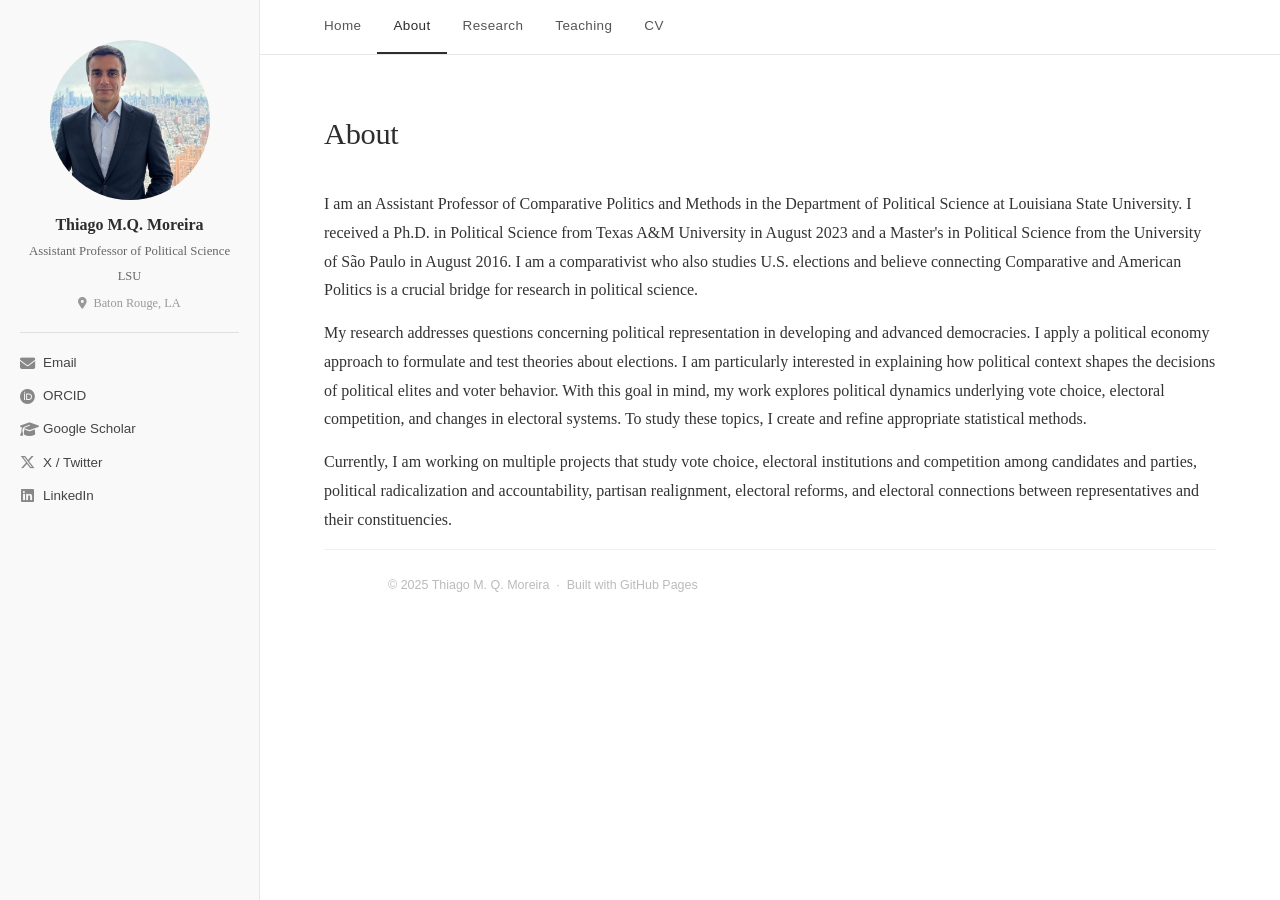
==== about.html @ 81af98ee "Publicação inicial do site" ====
<!DOCTYPE html>
<html lang="en">
<head>
  <meta charset="UTF-8" />
  <meta name="viewport" content="width=device-width, initial-scale=1.0" />
  <title>About — Thiago M. Q. Moreira</title>
  <link rel="stylesheet" href="style.css" />
  <link rel="stylesheet" href="https://cdnjs.cloudflare.com/ajax/libs/font-awesome/6.5.0/css/all.min.css" />
</head>
<body>

  <aside class="sidebar">
    <div class="sidebar-inner">
      <img src="foto2.png" alt="Thiago M. Q. Moreira" class="profile-photo" />
      <h1 class="sidebar-name">Thiago M.Q. Moreira</h1>
      <p class="sidebar-title">Assistant Professor of Political Science</p>
      <p class="sidebar-institution">LSU</p>
      <p class="sidebar-location"><i class="fa-solid fa-location-dot"></i> Baton Rouge, LA</p>
      <hr class="sidebar-divider" />
      <ul class="social-links">
        <li><a href="mailto:tmoreira@lsu.edu"><i class="fa-solid fa-envelope"></i> Email</a></li>
        <li><a href="https://orcid.org/0000-0002-3891-572X" target="_blank"><i class="fa-brands fa-orcid"></i> ORCID</a></li>
        <li><a href="https://scholar.google.com/citations?user=PfaVkHgAAAAJ&hl=pt-BR" target="_blank"><i class="fa-solid fa-graduation-cap"></i> Google Scholar</a></li>
        <li><a href="https://x.com/ThiagoMQM" target="_blank"><i class="fa-brands fa-x-twitter"></i> X / Twitter</a></li>
        <li><a href="https://linkedin.com/in/thiago-m-q-moreira-6786b3133/" target="_blank"><i class="fa-brands fa-linkedin"></i> LinkedIn</a></li>
      </ul>
    </div>
  </aside>

  <main class="main-content">
    <nav class="topnav">
      <a href="index.html">Home</a>
      <a href="about.html" class="active">About</a>
      <a href="research.html">Research</a>
      <a href="teaching.html">Teaching</a>
      <a href="cv.html">CV</a>
    </nav>

    <div class="page-body">
      <h2 class="page-title">About</h2>

      <p>
       I am an Assistant Professor of Comparative Politics and Methods in the Department of Political Science 
       at Louisiana State University.
       I received a Ph.D. in Political Science from Texas A&M University in August 2023 and a Master's in Political Science 
       from the University of São Paulo in August 2016. 
       I am a comparativist who also studies U.S. elections and believe connecting Comparative and American Politics is 
       a crucial bridge for research in political science.
      </p>
      <p>
      My research addresses questions concerning political representation in developing and advanced democracies. 
      I apply a political economy approach to formulate and test theories about elections. 
      I am particularly interested in explaining how political context shapes the decisions of political elites and voter behavior. 
      With this goal in mind, my work explores political dynamics underlying vote choice, electoral competition, and 
      changes in electoral systems. To study these topics, I create and refine appropriate statistical methods. 
      </p>

      <p>
       Currently, I am working on multiple projects that study vote choice, electoral institutions and competition among candidates 
       and parties, political radicalization and accountability, partisan realignment, electoral reforms, and electoral connections 
       between representatives and their constituencies. 
      </p>

    
    <footer class="site-footer">
      &copy; 2025 Thiago M. Q. Moreira &nbsp;&middot;&nbsp; Built with GitHub Pages
    </footer>
  </main>

</body>
</html>
---- style.css ----
/* ════════════════════════════════════════════
   RESET & BASE
════════════════════════════════════════════ */
*, *::before, *::after {
  box-sizing: border-box;
  margin: 0;
  padding: 0;
}

html { scroll-behavior: smooth; }

body {
  font-family: 'Georgia', serif;
  font-size: 16px;
  line-height: 1.8;
  color: #2d2d2d;
  background: #ffffff;
  display: flex;
  min-height: 100vh;
}

a {
  color: #5b7fa6;
  text-decoration: none;
}
a:hover { text-decoration: underline; }

/* ════════════════════════════════════════════
   SIDEBAR
════════════════════════════════════════════ */
.sidebar {
  width: 260px;
  min-width: 260px;
  background: #f9f9f9;
  border-right: 1px solid #e8e8e8;
  position: fixed;
  top: 0;
  left: 0;
  height: 100vh;
  overflow-y: auto;
}

.sidebar-inner {
  padding: 40px 20px;
  display: flex;
  flex-direction: column;
  align-items: center;
  text-align: center;
}

.profile-photo {
  width: 160px;
  height: 160px;
  border-radius: 50%;
  object-fit: cover;
  border: none; /*2px solid #ccc;*/
  margin-bottom: 14px;
  background: #e8e8e8;
}

.sidebar-name {
  font-size: 1rem;
  font-weight: bold;
  color: #2d2d2d;
  margin-bottom: 4px;
  line-height: 1.4;
}

.sidebar-title {
  font-size: 0.8rem;
  color: #666;
  margin-bottom: 2px;
}

.sidebar-institution {
  font-size: 0.78rem;
  color: #666;
  margin-bottom: 4px;
}

.sidebar-location {
  font-size: 0.77rem;
  color: #999;
}

.sidebar-location i { margin-right: 3px; font-size: 0.72rem; }

.sidebar-divider {
  border: none;
  border-top: 1px solid #e0e0e0;
  width: 100%;
  margin: 18px 0;
}

.social-links {
  list-style: none;
  width: 100%;
  text-align: left;
}

.social-links li { margin-bottom: 9px; }

.social-links a {
  font-family: 'Arial', sans-serif;
  font-size: 0.84rem;
  color: #444;
  display: flex;
  align-items: center;
  gap: 8px;
  transition: color 0.2s;
}

.social-links a:hover {
  color: #5b7fa6;
  text-decoration: none;
}

.social-links i {
  width: 15px;
  text-align: center;
  font-size: 0.95rem;
  color: #888;
}

/* ════════════════════════════════════════════
   TOP NAV
════════════════════════════════════════════ */
.topnav {
  position: sticky;
  top: 0;
  background: #ffffff;
  border-bottom: 1px solid #e8e8e8;
  z-index: 50;
  display: flex;
  align-items: center;
  padding: 0 48px;
  gap: 0;
}

.topnav a {
  font-family: 'Arial', sans-serif;
  font-size: 0.84rem;
  color: #555;
  letter-spacing: 0.4px;
  padding: 14px 16px;
  display: block;
  border-bottom: 2px solid transparent;
  transition: color 0.2s, border-color 0.2s;
  text-decoration: none;
}

.topnav a:hover,
.topnav a.active {
  color: #2d2d2d;
  border-bottom-color: #2d2d2d;
}

/* ════════════════════════════════════════════
   MAIN CONTENT
════════════════════════════════════════════ */
.main-content {
  margin-left: 260px;
  width: calc(100% - 260px);
  flex: 1;
  display: flex;
  flex-direction: column;
}

.page-body {
  padding: 52px 64px;
  max-width: 1100px;
}

/* ════════════════════════════════════════════
   TYPOGRAPHY
════════════════════════════════════════════ */
.page-title {
  font-size: 1.9rem;
  color: #2d2d2d;
  font-weight: normal;
  margin-bottom: 28px;
  letter-spacing: -0.3px;
}

.section-heading {
  font-family: 'Arial', sans-serif;
  font-size: 0.78rem;
  text-transform: uppercase;
  letter-spacing: 1.2px;
  color: #999;
  margin-top: 36px;
  margin-bottom: 14px;
  padding-bottom: 6px;
  border-bottom: 1px solid #e8e8e8;
}

.page-body p {
  margin-bottom: 14px;
  color: #333;
}

.light { color: #777; font-size: 0.9rem; }

/* ════════════════════════════════════════════
   HOME
════════════════════════════════════════════ */
.banner-wrapper {
  position: relative;
  display: block;
  width: 100%;
  max-width: 100%;
  overflow: hidden;
  margin-bottom: 36px;
}

.banner-caption {
  position: absolute;
  bottom: 10px;
  left: 50%;
  transform: translateX(-50%);
  background: rgba(0, 0, 0, 0.6);
  color: white;
  font-family: 'Arial', sans-serif;
  font-size: 0.78rem;
  padding: 4px 14px;
  border-radius: 3px;
  white-space: nowrap;
  opacity: 0;
  transition: opacity 0.2s;
  pointer-events: none;
}

.banner-wrapper:hover .banner-caption {
  opacity: 1;
}

.banner-img {
  width: 100%;
  max-width: 100%;
  max-height: 320px;
  object-fit: contain;
  background: #ffffff;
  border-radius: 4px;
  display: block;
}

/* ════════════════════════════════════════════
   PUBLICATIONS
════════════════════════════════════════════ */
.pub-list {
  list-style: none;
  padding: 0;
}

.pub-item {
  padding: 14px 0;
  border-bottom: 1px solid #f0f0f0;
  font-size: 0.95rem;
  line-height: 1.65;
}

.pub-item:last-child { border-bottom: none; }

.pub-title {
  color: #2d2d2d;
}

.pub-meta {
  color: #555;
  font-size: 0.9rem;
  margin-top: 2px;
}

.pub-links {
  display: flex;
  gap: 10px;
  flex-wrap: wrap;
  margin-top: 5px;
}

.pub-links a {
  font-family: 'Arial', sans-serif;
  font-size: 0.78rem;
  color: #5b7fa6;
  border: 1px solid #c5d5e8;
  padding: 2px 9px;
  border-radius: 3px;
  transition: background 0.15s;
}

.pub-links a:hover {
  background: #edf2f8;
  text-decoration: none;
}

/* ════════════════════════════════════════════
   EDUCATION
════════════════════════════════════════════ */
.edu-list {
  list-style: none;
  padding: 0;
}

.edu-list li {
  padding: 10px 0;
  border-bottom: 1px solid #f0f0f0;
  font-size: 0.95rem;
}

.edu-list li:last-child { border-bottom: none; }

/* ════════════════════════════════════════════
   COURSES
════════════════════════════════════════════ */
.course-list {
  list-style: none;
  padding: 0;
}

.course-item {
  padding: 12px 0;
  /*border-bottom: 1px solid #f0f0f0;*/
  font-size: 0.95rem;
  line-height: 1.2;
}

.course-item:last-child { border-bottom: none; }

/* ════════════════════════════════════════════
   CV BUTTON
════════════════════════════════════════════ */
.btn-download {
  display: inline-flex;
  align-items: center;
  gap: 9px;
  margin-top: 18px;
  background: #2d2d2d;
  color: #fff;
  font-family: 'Arial', sans-serif;
  font-size: 0.9rem;
  padding: 10px 22px;
  border-radius: 3px;
  text-decoration: none;
  transition: background 0.2s;
}

.btn-download:hover {
  background: #444;
  text-decoration: none;
}

/* ════════════════════════════════════════════
   FOOTER
════════════════════════════════════════════ */
.site-footer {
  padding: 24px 64px;
  font-family: 'Arial', sans-serif;
  font-size: 0.78rem;
  color: #bbb;
  border-top: 1px solid #f0f0f0;
  margin-top: auto;
}

/* ════════════════════════════════════════════
   RESPONSIVE
════════════════════════════════════════════ */
@media (max-width: 720px) {
  body { flex-direction: column; }
  .sidebar {
    position: relative;
    width: 100%;
    height: auto;
    border-right: none;
    border-bottom: 1px solid #e8e8e8;
  }
  .main-content { margin-left: 0; }
  .topnav { padding: 0 16px; flex-wrap: wrap; }
  .page-body { padding: 32px 24px; }
  .site-footer { padding: 20px 24px; }
}
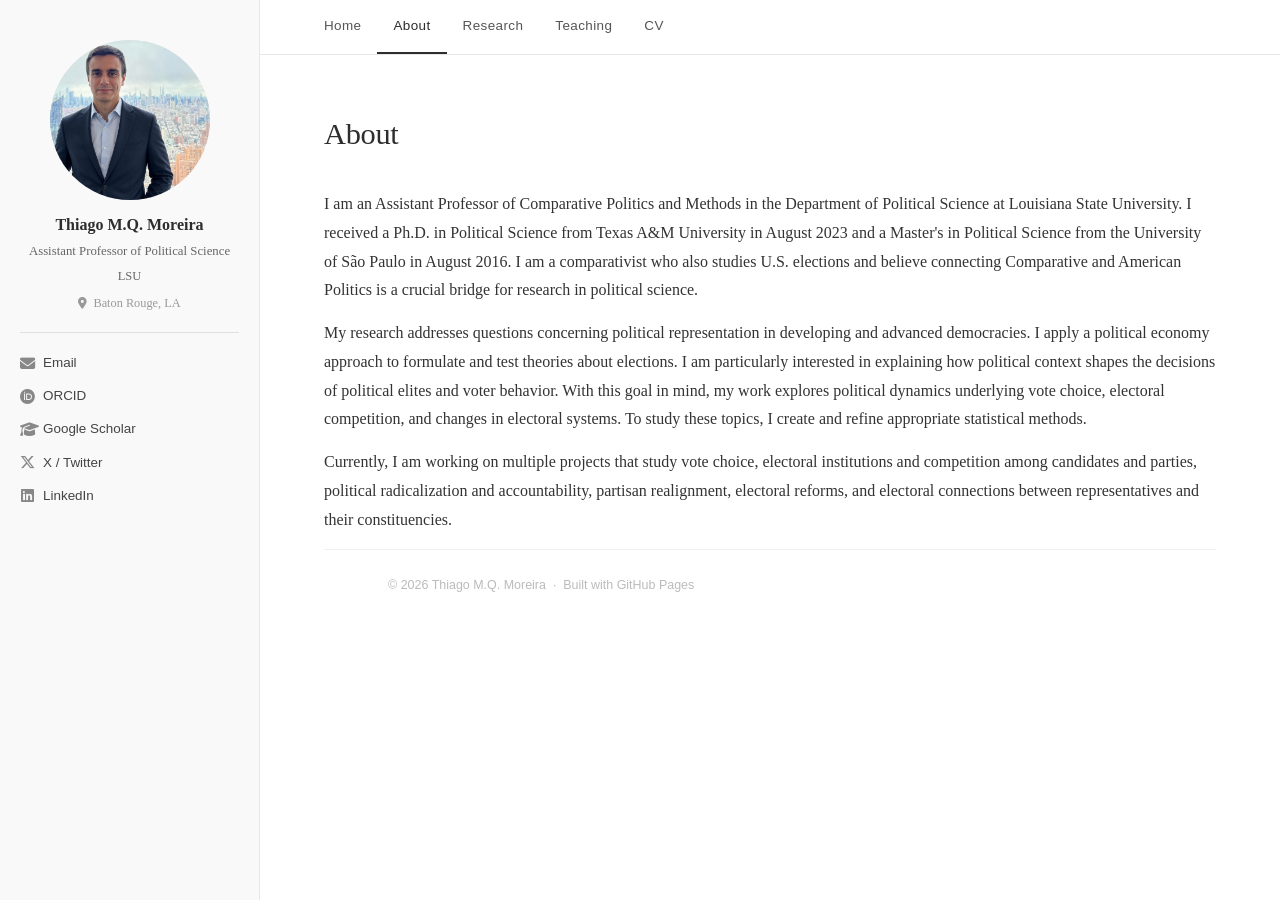
==== commit bdc2c593: "updates" ====
--- a/about.html
+++ b/about.html
@@ -63,7 +63,7 @@
 
     
     <footer class="site-footer">
-      &copy; 2025 Thiago M. Q. Moreira &nbsp;&middot;&nbsp; Built with GitHub Pages
+      &copy; 2026 Thiago M.Q. Moreira &nbsp;&middot;&nbsp; Built with GitHub Pages
     </footer>
   </main>
 
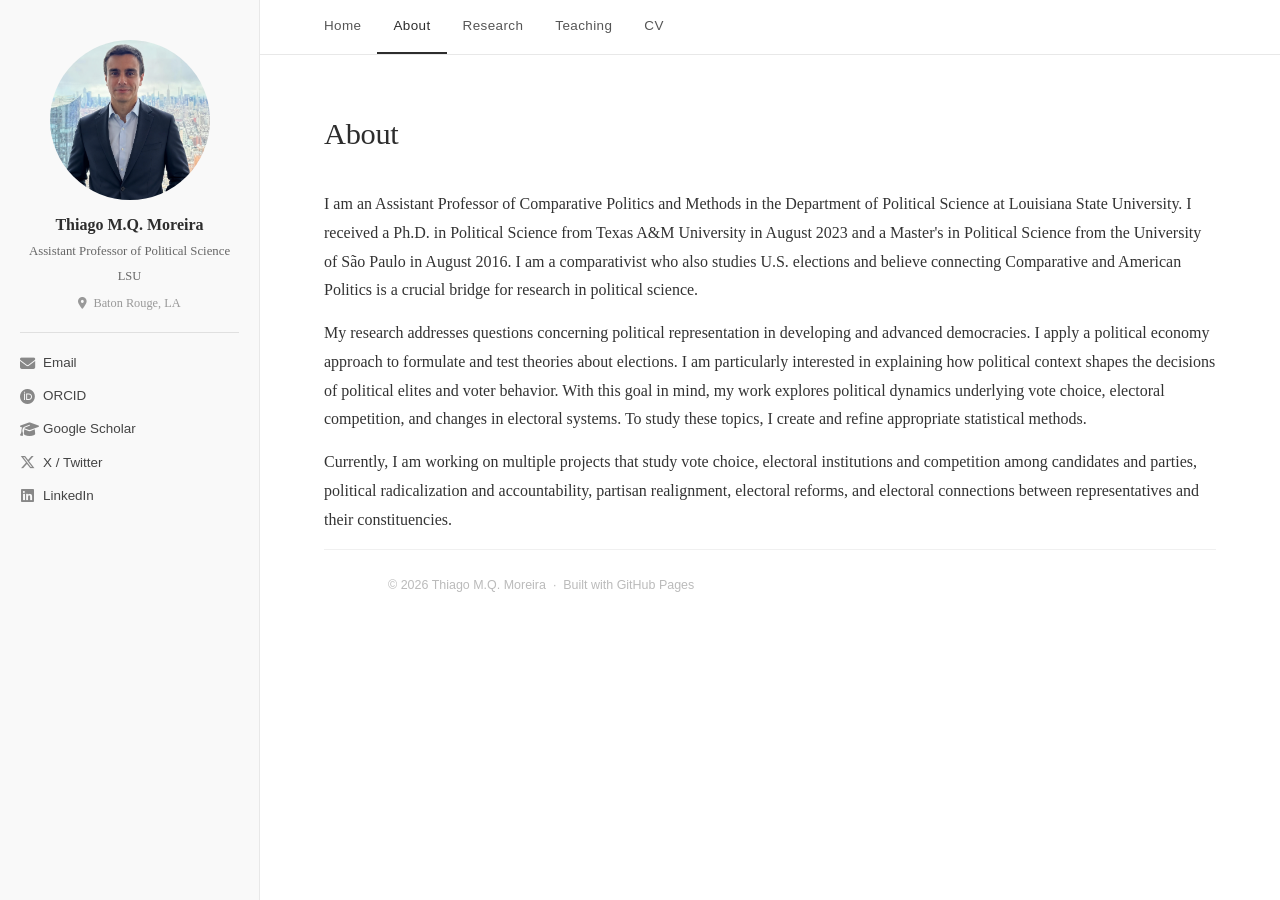
==== commit 7f259b7f: "Google Analytics" ====
--- a/about.html
+++ b/about.html
@@ -6,6 +6,16 @@
   <title>About — Thiago M. Q. Moreira</title>
   <link rel="stylesheet" href="style.css" />
   <link rel="stylesheet" href="https://cdnjs.cloudflare.com/ajax/libs/font-awesome/6.5.0/css/all.min.css" />
+
+  <!-- Google tag (gtag.js) -->
+<script async src="https://www.googletagmanager.com/gtag/js?id=G-JVZRSJXB43"></script>
+<script>
+  window.dataLayer = window.dataLayer || [];
+  function gtag(){dataLayer.push(arguments);}
+  gtag('js', new Date());
+
+  gtag('config', 'G-JVZRSJXB43');
+</script>
 </head>
 <body>
 
--- a/style.css
+++ b/style.css
@@ -364,7 +364,7 @@
 /* ════════════════════════════════════════════
    RESPONSIVE
 ════════════════════════════════════════════ */
-@media (max-width: 720px) {
+@media (max-width: 900px) {
   body { flex-direction: column; }
   .sidebar {
     position: relative;
@@ -373,7 +373,10 @@
     border-right: none;
     border-bottom: 1px solid #e8e8e8;
   }
-  .main-content { margin-left: 0; }
+  .main-content {
+    margin-left: 0;
+    width: 100%;  /* adicione esta linha */
+  }
   .topnav { padding: 0 16px; flex-wrap: wrap; }
   .page-body { padding: 32px 24px; }
   .site-footer { padding: 20px 24px; }
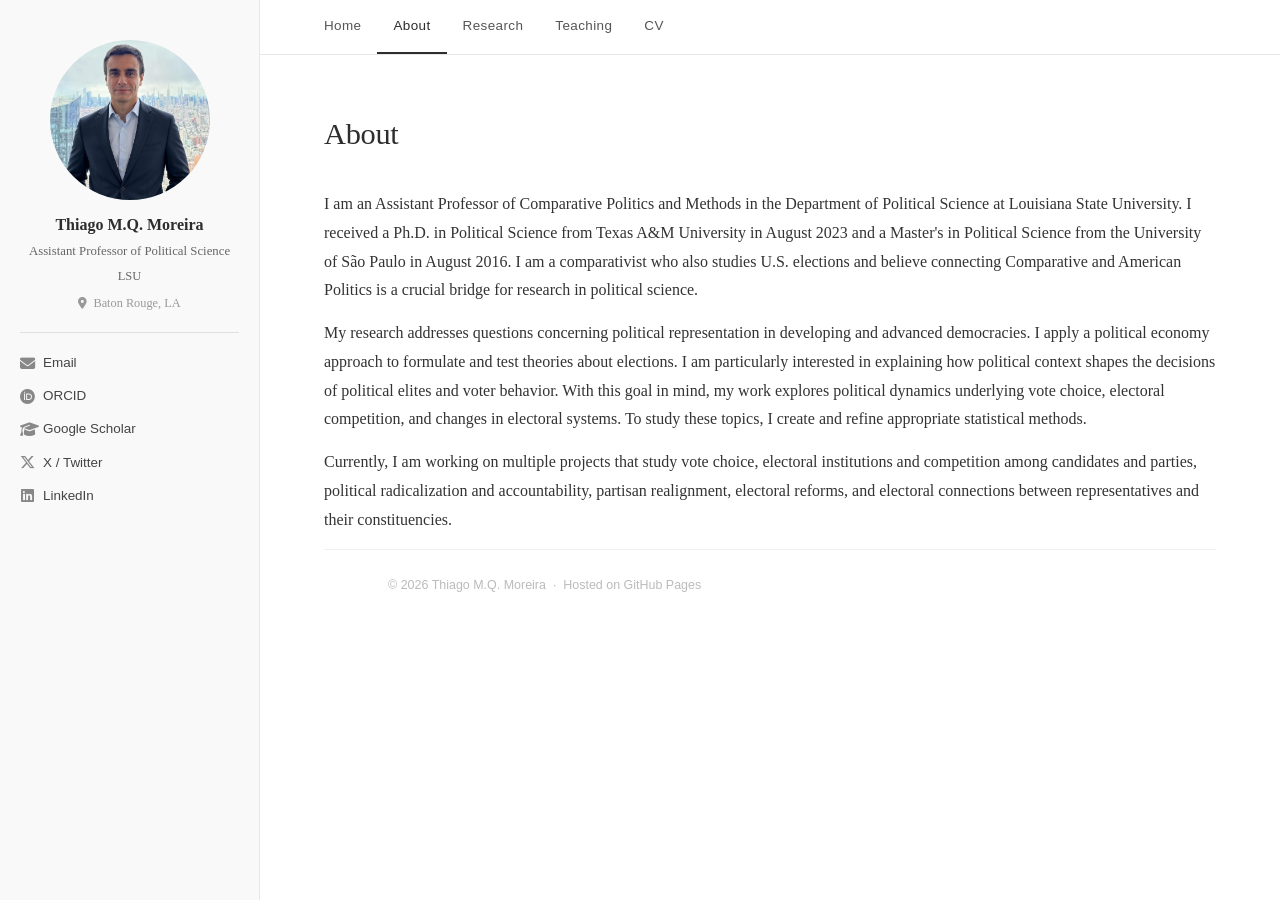
==== commit 6af0d59f: "Hosted on GitHub" ====
--- a/about.html
+++ b/about.html
@@ -73,7 +73,7 @@
 
     
     <footer class="site-footer">
-      &copy; 2026 Thiago M.Q. Moreira &nbsp;&middot;&nbsp; Built with GitHub Pages
+      &copy; 2026 Thiago M.Q. Moreira &nbsp;&middot;&nbsp; Hosted on GitHub Pages
     </footer>
   </main>
 
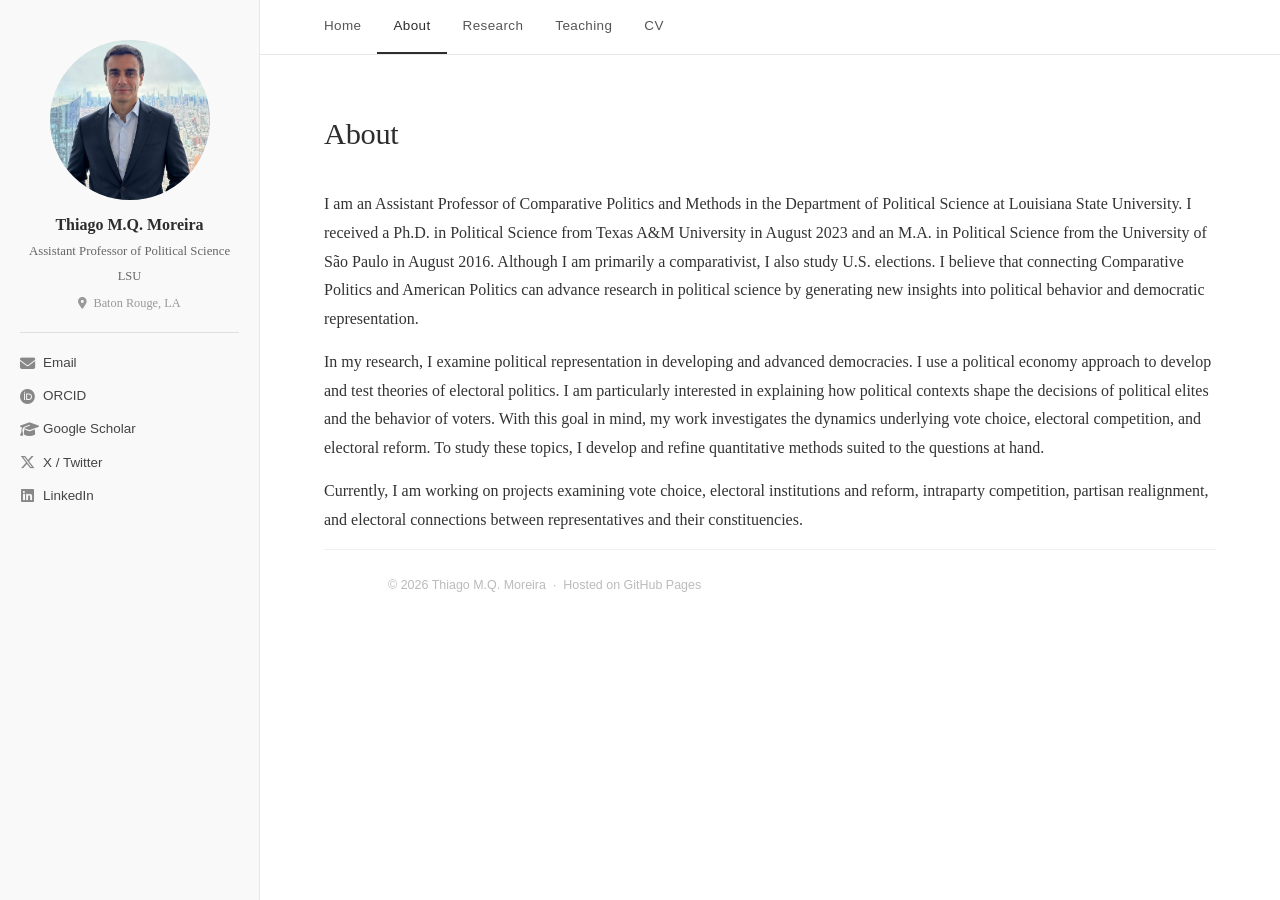
==== commit 6924e31a: "About Refine" ====
--- a/about.html
+++ b/about.html
@@ -52,23 +52,22 @@
       <p>
        I am an Assistant Professor of Comparative Politics and Methods in the Department of Political Science 
        at Louisiana State University.
-       I received a Ph.D. in Political Science from Texas A&M University in August 2023 and a Master's in Political Science 
+       I received a Ph.D. in Political Science from Texas A&M University in August 2023 and an M.A. in Political Science 
        from the University of São Paulo in August 2016. 
-       I am a comparativist who also studies U.S. elections and believe connecting Comparative and American Politics is 
-       a crucial bridge for research in political science.
+       Although I am primarily a comparativist, I also study U.S. elections. I believe that connecting Comparative Politics 
+       and American Politics can advance research in political science by generating new insights into political behavior and 
+       democratic representation.
       </p>
       <p>
-      My research addresses questions concerning political representation in developing and advanced democracies. 
-      I apply a political economy approach to formulate and test theories about elections. 
-      I am particularly interested in explaining how political context shapes the decisions of political elites and voter behavior. 
-      With this goal in mind, my work explores political dynamics underlying vote choice, electoral competition, and 
-      changes in electoral systems. To study these topics, I create and refine appropriate statistical methods. 
+      In my research, I examine political representation in developing and advanced democracies. 
+      I use a political economy approach to develop and test theories of electoral politics. 
+      I am particularly interested in explaining how political contexts shape the decisions of political elites and the behavior of voters. 
+      With this goal in mind, my work investigates the dynamics underlying vote choice, electoral competition, and 
+      electoral reform. To study these topics, I develop and refine quantitative methods suited to the questions at hand. 
       </p>
-
       <p>
-       Currently, I am working on multiple projects that study vote choice, electoral institutions and competition among candidates 
-       and parties, political radicalization and accountability, partisan realignment, electoral reforms, and electoral connections 
-       between representatives and their constituencies. 
+       Currently, I am working on projects examining vote choice, electoral institutions and reform, intraparty competition, 
+       partisan realignment, and electoral connections between representatives and their constituencies. 
       </p>
 
     
--- a/style.css
+++ b/style.css
@@ -381,3 +381,93 @@
   .page-body { padding: 32px 24px; }
   .site-footer { padding: 20px 24px; }
 }
+
+/* ════════════════════════════════════════════
+   CAROUSEL
+════════════════════════════════════════════ */
+.carousel {
+  position: relative;
+  width: 100%;
+  margin-bottom: 36px;
+}
+
+.carousel-slide {
+  display: none;
+  position: relative;
+}
+
+.carousel-slide.active {
+  display: block;
+}
+
+.carousel-slide img {
+  width: 100%;
+  max-height: 320px;
+  object-fit: contain;
+  background: #ffffff;
+  border-radius: 4px;
+  display: block;
+}
+
+.carousel-caption {
+  position: absolute;
+  bottom: 10px;
+  left: 50%;
+  transform: translateX(-50%);
+  background: rgba(0, 0, 0, 0.6);
+  color: white;
+  font-family: 'Arial', sans-serif;
+  font-size: 0.78rem;
+  padding: 4px 14px;
+  border-radius: 3px;
+  white-space: nowrap;
+  opacity: 0;
+  transition: opacity 0.2s;
+  pointer-events: none;
+}
+
+.carousel:hover .carousel-caption {
+  opacity: 1;
+}
+
+.carousel-btn {
+  position: absolute;
+  top: 50%;
+  transform: translateY(-50%);
+  background: rgba(0, 0, 0, 0.35);
+  color: white;
+  border: none;
+  font-size: 2rem;
+  padding: 4px 14px;
+  cursor: pointer;
+  border-radius: 3px;
+  transition: background 0.2s;
+  z-index: 10;
+}
+
+.carousel-btn:hover {
+  background: rgba(0, 0, 0, 0.6);
+}
+
+.carousel-btn.prev { left: 8px; }
+.carousel-btn.next { right: 8px; }
+
+.carousel-dots {
+  text-align: center;
+  padding: 10px 0 4px;
+}
+
+.dot {
+  display: inline-block;
+  width: 8px;
+  height: 8px;
+  background: #ccc;
+  border-radius: 50%;
+  margin: 0 4px;
+  cursor: pointer;
+  transition: background 0.2s;
+}
+
+.dot.active {
+  background: #555;
+}
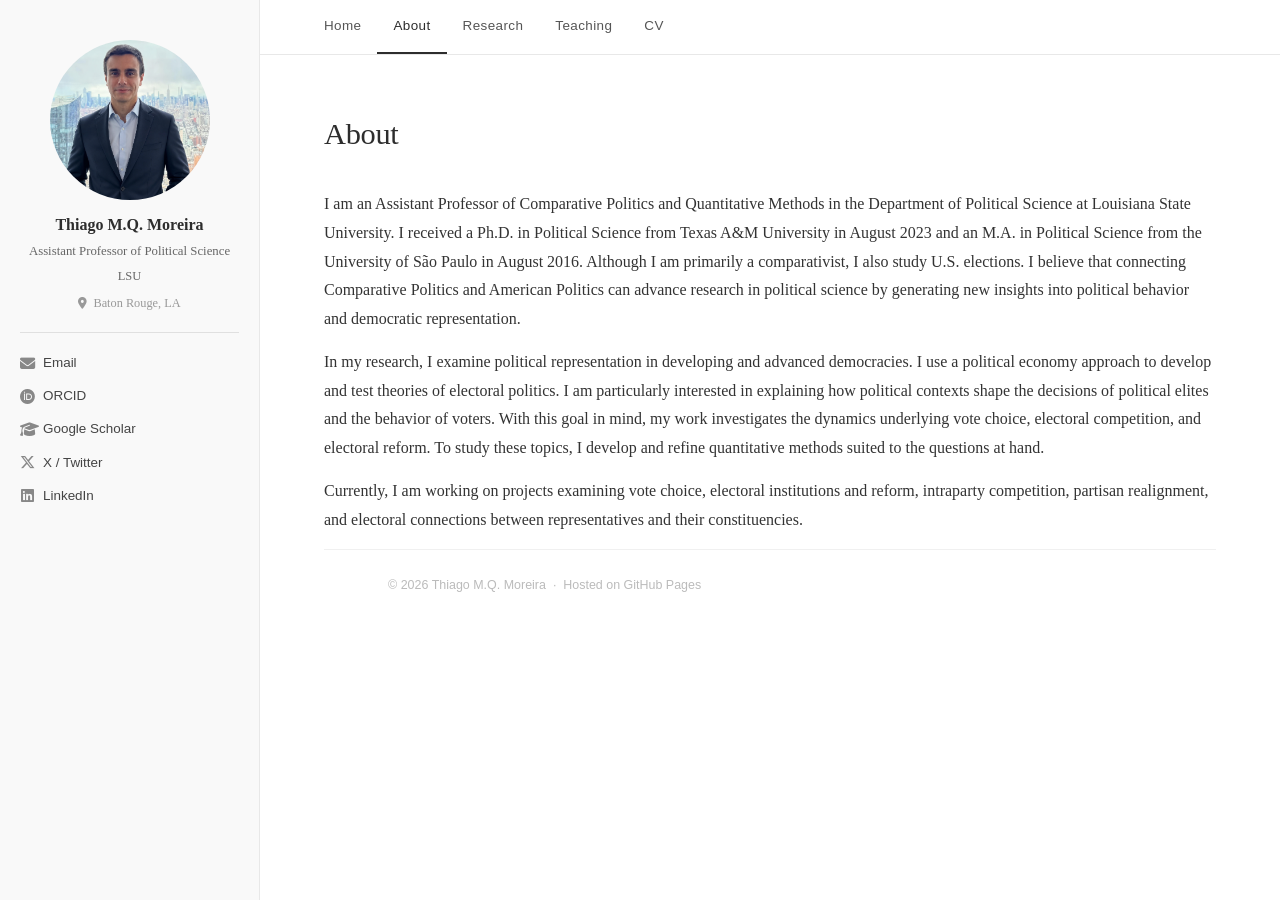
==== commit 20e154db: "About Short Update" ====
--- a/about.html
+++ b/about.html
@@ -50,7 +50,7 @@
       <h2 class="page-title">About</h2>
 
       <p>
-       I am an Assistant Professor of Comparative Politics and Methods in the Department of Political Science 
+       I am an Assistant Professor of Comparative Politics and Quantitative Methods in the Department of Political Science 
        at Louisiana State University.
        I received a Ph.D. in Political Science from Texas A&M University in August 2023 and an M.A. in Political Science 
        from the University of São Paulo in August 2016. 
